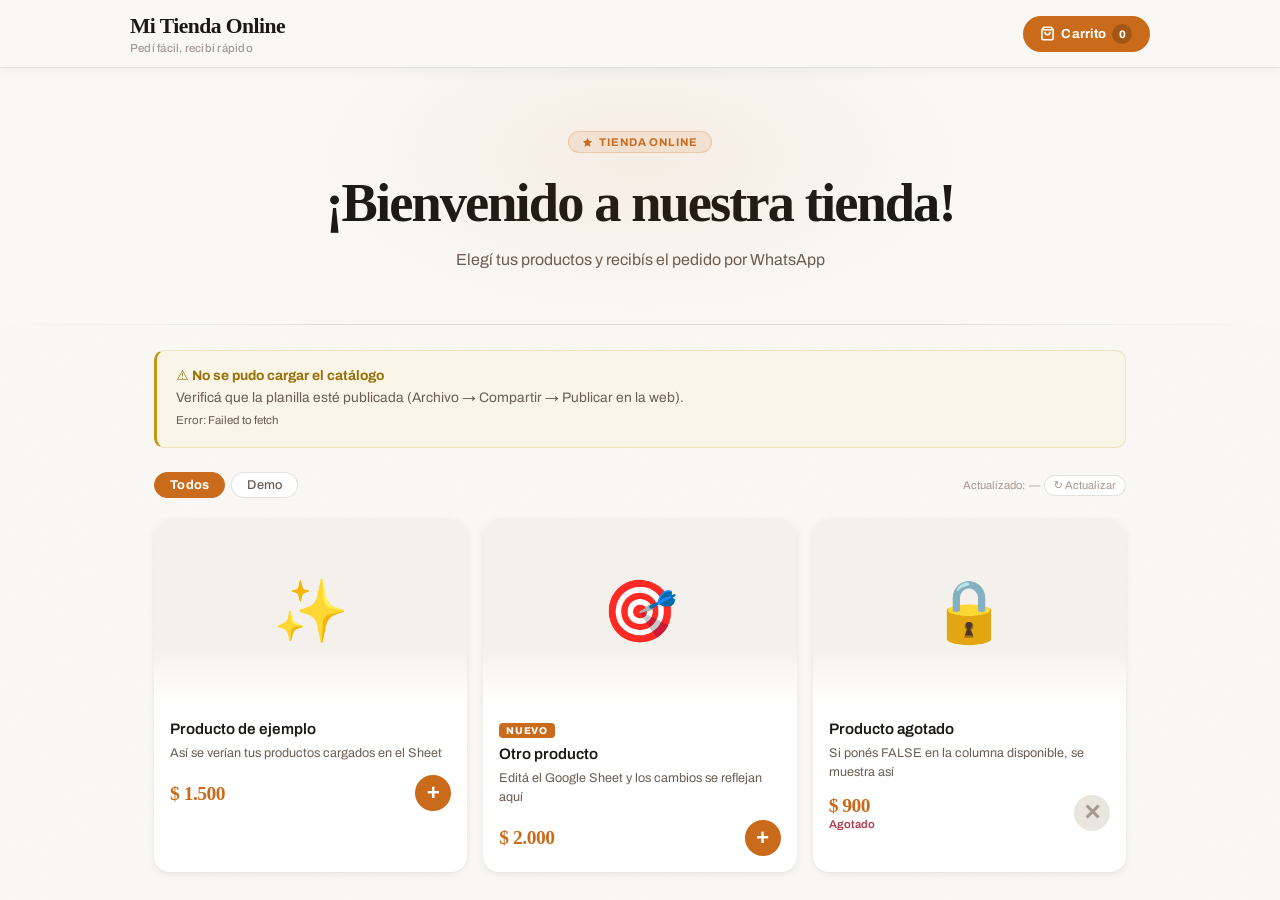
==== tienda-whatsapp-sheets.html @ 1beda1e7 "Initial commit" ====
<!DOCTYPE html>
<html lang="es">
<head>
<meta charset="UTF-8">
<meta name="viewport" content="width=device-width, initial-scale=1.0">
<title>Mi Tienda Online</title>
<link rel="preconnect" href="https://fonts.googleapis.com">
<link rel="preconnect" href="https://fonts.gstatic.com" crossorigin>
<link href="https://fonts.googleapis.com/css2?family=Fraunces:opsz,wght@9..144,400;9..144,600;9..144,700;9..144,900&family=Archivo:wght@400;500;600;700&display=swap" rel="stylesheet">
<link rel="stylesheet" href="styles.css">
</head>
<body>

<!-- ===== HEADER ===== -->
<header>
  <div class="header-inner">
    <div>
      <div class="store-name" id="storeName">Mi Tienda</div>
      <div class="store-tagline" id="storeTagline">Pedí fácil, recibí rápido</div>
    </div>
    <button class="cart-btn" onclick="openCart()">
      <svg width="15" height="15" viewBox="0 0 24 24" fill="none" stroke="currentColor" stroke-width="2.5" stroke-linecap="round" stroke-linejoin="round">
        <path d="M6 2L3 6v14a2 2 0 002 2h14a2 2 0 002-2V6l-3-4z"/><line x1="3" y1="6" x2="21" y2="6"/><path d="M16 10a4 4 0 01-8 0"/>
      </svg>
      Carrito
      <span class="cart-count" id="cartCount">0</span>
    </button>
  </div>
</header>

<!-- ===== HERO ===== -->
<div class="hero">
  <div class="hero-eyebrow">
    <svg width="11" height="11" viewBox="0 0 24 24" fill="currentColor"><path d="M12 2l3.09 6.26L22 9.27l-5 4.87 1.18 6.88L12 17.77l-6.18 3.25L7 14.14 2 9.27l6.91-1.01L12 2z"/></svg>
    Tienda Online
  </div>
  <h1 id="heroTitle">¡Bienvenido!</h1>
  <p id="heroSubtitle">Elegí tus productos y recibís el pedido por WhatsApp</p>
</div>

<!-- ===== MAIN ===== -->
<main>
  <div id="errorBanner" style="display:none"></div>
  <div id="loadingState" class="loading-state">
    <div class="spinner"></div>
    <p>Cargando productos...</p>
  </div>
  <div id="storeContent" style="display:none">
    <div class="controls-bar">
      <div class="categories" id="categoriesBar"></div>
      <div class="last-updated">
        Actualizado: <span id="lastUpdated">—</span>
        <button class="refresh-btn" onclick="loadProducts()">↻ Actualizar</button>
      </div>
    </div>
    <div class="products-grid" id="productsGrid"></div>
  </div>
</main>

<!-- ===== CART MODAL ===== -->
<div class="modal-overlay" id="cartModal" onclick="handleOverlayClick(event)">
  <div class="modal">
    <div class="modal-drag-handle"></div>
    <div class="modal-header">
      <span class="modal-title">Tu pedido</span>
      <button class="close-btn" onclick="closeCart()">✕</button>
    </div>

    <div id="cartItems"></div>

    <div class="checkout-form" id="checkoutForm" style="display:none">
      <div class="form-section-label">Datos de contacto</div>
      <div class="form-row">
        <div class="form-group">
          <label>Tu nombre *</label>
          <input type="text" id="clientName" placeholder="Ej: María García">
        </div>
        <div class="form-group">
          <label>Teléfono</label>
          <input type="text" id="clientPhone" placeholder="351 123-4567">
        </div>
      </div>

      <div class="form-section-label" style="margin-top:0.6rem">Entrega y pago</div>
      <div class="form-row">
        <div class="form-group">
          <label>Forma de entrega *</label>
          <select id="deliveryMethod">
            <option value="retiro">Retiro en local</option>
            <option value="envio">Envío a domicilio</option>
          </select>
        </div>
        <div class="form-group">
          <label>Forma de pago *</label>
          <select id="paymentMethod">
            <option value="efectivo">Efectivo</option>
            <option value="transferencia">Transferencia / MP</option>
            <option value="tarjeta">Tarjeta</option>
          </select>
        </div>
      </div>

      <div class="form-group" id="addressGroup" style="display:none">
        <label>Dirección de envío</label>
        <input type="text" id="clientAddress" placeholder="Calle, número, piso">
      </div>

      <div class="form-group">
        <label>Notas adicionales</label>
        <textarea id="notes" placeholder="Aclaraciones, horarios, referencias, etc."></textarea>
      </div>

      <button class="whatsapp-btn" onclick="sendToWhatsApp()">
        <svg width="17" height="17" viewBox="0 0 24 24" fill="currentColor">
          <path d="M17.472 14.382c-.297-.149-1.758-.867-2.03-.967-.273-.099-.471-.148-.67.15-.197.297-.767.966-.94 1.164-.173.199-.347.223-.644.075-.297-.15-1.255-.463-2.39-1.475-.883-.788-1.48-1.761-1.653-2.059-.173-.297-.018-.458.13-.606.134-.133.298-.347.446-.52.149-.174.198-.298.298-.497.099-.198.05-.371-.025-.52-.075-.149-.669-1.612-.916-2.207-.242-.579-.487-.5-.669-.51-.173-.008-.371-.01-.57-.01-.198 0-.52.074-.792.372-.272.297-1.04 1.016-1.04 2.479 0 1.462 1.065 2.875 1.213 3.074.149.198 2.096 3.2 5.077 4.487.709.306 1.262.489 1.694.625.712.227 1.36.195 1.871.118.571-.085 1.758-.719 2.006-1.413.248-.694.248-1.289.173-1.413-.074-.124-.272-.198-.57-.347m-5.421 7.403h-.004a9.87 9.87 0 01-5.031-1.378l-.361-.214-3.741.982.998-3.648-.235-.374a9.86 9.86 0 01-1.51-5.26c.001-5.45 4.436-9.884 9.888-9.884 2.64 0 5.122 1.03 6.988 2.898a9.825 9.825 0 012.893 6.994c-.003 5.45-4.437 9.884-9.885 9.884m8.413-18.297A11.815 11.815 0 0012.05 0C5.495 0 .16 5.335.157 11.892c0 2.096.547 4.142 1.588 5.945L.057 24l6.305-1.654a11.882 11.882 0 005.683 1.448h.005c6.554 0 11.89-5.335 11.893-11.893a11.821 11.821 0 00-3.48-8.413z"/>
        </svg>
        Enviar pedido por WhatsApp
      </button>
    </div>
  </div>
</div>

<div class="toast" id="toast"></div>

<script src="index.js"></script>

<!-- ===== INSTRUCCIONES =====
<div id="instrucciones" class="instructions-wrap">
  <div class="instructions-card">
    <h2>
      <svg width="16" height="16" viewBox="0 0 24 24" fill="none" stroke="currentColor" stroke-width="2" stroke-linecap="round" stroke-linejoin="round"><path d="M14 2H6a2 2 0 00-2 2v16a2 2 0 002 2h12a2 2 0 002-2V8z"/><polyline points="14 2 14 8 20 8"/><line x1="16" y1="13" x2="8" y2="13"/><line x1="16" y1="17" x2="8" y2="17"/><polyline points="10 9 9 9 8 9"/></svg>
      Cómo conectar tu Google Sheet — 4 pasos
    </h2>
    <ol>
      <li>
        <strong>Creá una nueva planilla</strong> en
        <a href="https://sheets.google.com" target="_blank">sheets.google.com</a>
        y nombrá la primera hoja <code class="code-tag">Productos</code>
      </li>
      <li>
        <strong>Agregá estos encabezados exactos en la fila 1</strong> (una columna cada uno):
        <code class="code-block">nombre &nbsp;|&nbsp; descripcion &nbsp;|&nbsp; precio &nbsp;|&nbsp; categoria &nbsp;|&nbsp; emoji &nbsp;|&nbsp; imagen &nbsp;|&nbsp; badge &nbsp;|&nbsp; disponible</code>
      </li>
      <li>
        <strong>Completá los productos</strong> desde la fila 2 en adelante.<br>
        <span style="color:var(--text-3);font-size:0.82rem">
          • <em>imagen</em>: URL de una foto (o dejalo vacío y usá emoji)<br>
          • <em>badge</em>: texto opcional tipo "Nuevo" o "Oferta"<br>
          • <em>disponible</em>: escribí <code class="code-tag">TRUE</code> o <code class="code-tag">FALSE</code> (vacío = disponible)
        </span>
      </li>
      <li>
        <strong>Publicá la planilla:</strong>
        Archivo → Compartir → Publicar en la web → elegí "Hoja completa" → CSV → Publicar
      </li>
      <li>
        <strong>Copiá el ID de tu planilla</strong> desde la URL del navegador:
        <code class="code-block">https://docs.google.com/spreadsheets/d/<span class="highlight">ESTE_ES_EL_ID</span>/edit</code>
        <span style="color:var(--text-3);font-size:0.82rem">Pegalo en el campo <code class="code-tag">sheetId</code> del código (al inicio del &lt;script&gt;)</span>
      </li>
    </ol>
    <div class="instructions-footer">
      <svg width="14" height="14" viewBox="0 0 24 24" fill="none" stroke="currentColor" stroke-width="2" stroke-linecap="round" stroke-linejoin="round"><path d="M22 11.08V12a10 10 0 11-5.93-9.14"/><polyline points="22 4 12 14.01 9 11.01"/></svg>
      Cada vez que edites la planilla, los cambios se ven en la tienda al instante (o presionando "↻ Actualizar").
    </div>
  </div>
</div> -->

</body>
</html>
---- styles.css ----
/* ===== DESIGN TOKENS ===== */
:root {
  --bg:          #FAF8F5;
  --surface:     #FFFFFF;
  --surface-2:   #F4F1EC;
  --surface-3:   #EAE6DF;
  --accent:      #C96B1A;
  --accent-dim:  rgba(201,107,26,0.10);
  --accent-glow: rgba(201,107,26,0.22);
  --green:       #25D366;
  --green-dark:  #128C7E;
  --text:        #1C1814;
  --text-2:      #6B5D52;
  --text-3:      #A8998F;
  --border:      rgba(28,24,20,0.08);
  --border-2:    rgba(28,24,20,0.13);
  --radius:      16px;
  --radius-sm:   10px;
  --radius-pill: 50px;
  --shadow-card:       0 2px 8px rgba(0,0,0,0.07), 0 1px 2px rgba(0,0,0,0.04);
  --shadow-card-hover: 0 12px 36px rgba(0,0,0,0.11), 0 4px 10px rgba(0,0,0,0.05), 0 0 0 1px rgba(201,107,26,0.10);
  --ease: cubic-bezier(0.16, 1, 0.3, 1);
  --t: 0.22s;
  --font-display: 'Sans Serif', Georgia, serif;
  --font-body:    'Archivo', system-ui, sans-serif;
}

*, *::before, *::after { box-sizing: border-box; margin: 0; padding: 0; }

html { scroll-behavior: smooth; }

body {
  font-family: var(--font-body);
  background-color: var(--bg);
  color: var(--text);
  min-height: 100vh;
  -webkit-font-smoothing: antialiased;
}

/* Grain overlay */
body::before {
  content: '';
  position: fixed;
  inset: 0;
  z-index: 0;
  pointer-events: none;
  opacity: 0.022;
  background-image: url("data:image/svg+xml,%3Csvg xmlns='http://www.w3.org/2000/svg' width='300' height='300'%3E%3Cfilter id='n'%3E%3CfeTurbulence type='fractalNoise' baseFrequency='0.75' numOctaves='4' stitchTiles='stitch'/%3E%3C/filter%3E%3Crect width='300' height='300' filter='url(%23n)'/%3E%3C/svg%3E");
  background-repeat: repeat;
}

/* Every child stacks above grain */
header, .hero, main, .modal-overlay, .toast, .instructions-wrap { position: relative; z-index: 1; }

::-webkit-scrollbar { width: 5px; }
::-webkit-scrollbar-track { background: var(--bg); }
::-webkit-scrollbar-thumb { background: var(--surface-3); border-radius: 3px; }

/* ===== HEADER ===== */
header {
  background: rgba(250,248,245,0.90);
  backdrop-filter: blur(16px);
  -webkit-backdrop-filter: blur(16px);
  border-bottom: none;
  box-shadow: 0 1px 0 var(--border), 0 2px 16px rgba(0,0,0,0.05);
  padding: 0.85rem 1.5rem;
  position: sticky;
  top: 0;
  z-index: 100;
}

.header-inner {
  max-width: 1020px;
  margin: 0 auto;
  display: flex;
  align-items: center;
  justify-content: space-between;
  gap: 1rem;
}

.store-name {
  font-family: var(--font-display);
  font-size: 1.35rem;
  font-weight: 700;
  color: var(--text);
  letter-spacing: -0.025em;
  line-height: 1.2;
}

.store-tagline {
  font-size: 0.72rem;
  color: var(--text-3);
  margin-top: 2px;
  font-weight: 500;
  letter-spacing: 0.02em;
}

.cart-btn {
  background: var(--accent);
  border: none;
  color: #FFFFFF;
  border-radius: var(--radius-pill);
  padding: 0.5rem 1.1rem;
  font-size: 0.82rem;
  font-weight: 700;
  font-family: var(--font-body);
  cursor: pointer;
  display: flex;
  align-items: center;
  gap: 6px;
  flex-shrink: 0;
  transition: transform var(--t) var(--ease), box-shadow var(--t) var(--ease), background var(--t);
  letter-spacing: 0.01em;
}

.cart-btn:hover {
  background: #B05C14;
  transform: translateY(-1px);
  box-shadow: 0 6px 20px var(--accent-glow);
}

.cart-btn:active { transform: translateY(0); box-shadow: none; }

.cart-btn svg { flex-shrink: 0; }

.cart-count {
  background: rgba(0,0,0,0.18);
  color: #FFFFFF;
  border-radius: 50%;
  width: 20px;
  height: 20px;
  display: inline-flex;
  align-items: center;
  justify-content: center;
  font-size: 0.68rem;
  font-weight: 800;
  transition: transform var(--t) var(--ease);
}

.cart-count.bump {
  animation: bump 0.35s var(--ease);
}

@keyframes bump {
  0%  { transform: scale(1); }
  50% { transform: scale(1.5); }
  100%{ transform: scale(1); }
}

/* ===== HERO ===== */
.hero {
  position: relative;
  overflow: hidden;
  padding: 4rem 1.5rem 3.2rem;
  text-align: center;
  background: var(--bg);
}

/* Amber radial glow — subtle on light */
.hero::before {
  content: '';
  position: absolute;
  top: -80px;
  left: 50%;
  transform: translateX(-50%);
  width: 700px;
  height: 340px;
  background: radial-gradient(ellipse at center, rgba(201,107,26,0.08) 0%, rgba(201,107,26,0.03) 45%, transparent 68%);
  pointer-events: none;
}

/* Subtle bottom separator */
.hero::after {
  content: '';
  position: absolute;
  bottom: 0;
  left: 0;
  right: 0;
  height: 1px;
  background: linear-gradient(90deg, transparent 0%, var(--border-2) 30%, var(--border-2) 70%, transparent 100%);
}

.hero-eyebrow {
  display: inline-flex;
  align-items: center;
  gap: 6px;
  background: var(--accent-dim);
  border: 1px solid rgba(201,107,26,0.22);
  border-radius: var(--radius-pill);
  padding: 4px 13px;
  font-size: 0.7rem;
  font-weight: 700;
  color: var(--accent);
  margin-bottom: 1.3rem;
  letter-spacing: 0.08em;
  text-transform: uppercase;
}

.hero h1 {
  font-family: var(--font-display);
  font-size: clamp(2rem, 6vw, 3.4rem);
  font-weight: 900;
  color: var(--text);
  line-height: 1.08;
  letter-spacing: -0.035em;
  margin-bottom: 0.9rem;
}

.hero p {
  color: var(--text-2);
  font-size: 1rem;
  max-width: 380px;
  margin: 0 auto;
  line-height: 1.65;
  font-weight: 400;
}

/* ===== MAIN ===== */
main {
  max-width: 1020px;
  margin: 0 auto;
  padding: 1.6rem 1.5rem;
}

/* ===== LOADING ===== */
.loading-state {
  text-align: center;
  padding: 5rem 1rem;
  color: var(--text-2);
  font-size: 0.9rem;
}

.spinner {
  width: 34px;
  height: 34px;
  border: 2px solid var(--border-2);
  border-top-color: var(--accent);
  border-radius: 50%;
  animation: spin 0.7s linear infinite;
  margin: 0 auto 1rem;
}

@keyframes spin { to { transform: rotate(360deg); } }

/* ===== ERROR ===== */
.error-state {
  background: rgba(255,210,50,0.06);
  border: 1px solid rgba(200,160,20,0.22);
  border-left: 3px solid #C8960E;
  border-radius: var(--radius-sm);
  padding: 1rem 1.2rem;
  margin-bottom: 1.5rem;
  font-size: 0.86rem;
}

.error-state strong { color: #9A7008; display: block; margin-bottom: 4px; }
.error-state p { color: var(--text-2); line-height: 1.6; }
.error-state a { color: var(--accent); }
.error-state code { background: var(--surface-2); padding: 1px 5px; border-radius: 3px; font-size: 0.9em; }

/* ===== CONTROLS BAR ===== */
.controls-bar {
  display: flex;
  align-items: center;
  justify-content: space-between;
  flex-wrap: wrap;
  gap: 10px;
  margin-bottom: 1.3rem;
}

/* ===== CATEGORIES ===== */
.categories {
  display: flex;
  gap: 6px;
  flex-wrap: wrap;
  flex: 1;
}

.cat-btn {
  border: 1px solid var(--border-2);
  background: var(--surface);
  border-radius: var(--radius-pill);
  padding: 5px 15px;
  font-size: 0.8rem;
  font-weight: 500;
  font-family: var(--font-body);
  cursor: pointer;
  color: var(--text-2);
  transition: border-color var(--t), color var(--t), background var(--t), box-shadow var(--t);
  letter-spacing: 0.02em;
}

.cat-btn:hover:not(.active) {
  border-color: rgba(201,107,26,0.38);
  color: var(--accent);
  background: var(--accent-dim);
}

.cat-btn.active {
  border-color: var(--accent);
  background: var(--accent);
  color: #FFFFFF;
  font-weight: 700;
}

/* ===== LAST UPDATED ===== */
.last-updated {
  font-size: 0.7rem;
  color: var(--text-3);
  white-space: nowrap;
  display: flex;
  align-items: center;
  gap: 4px;
}

.refresh-btn {
  background: var(--surface);
  border: 1px solid var(--border-2);
  border-radius: 20px;
  padding: 3px 9px;
  font-size: 0.7rem;
  font-family: var(--font-body);
  cursor: pointer;
  color: var(--text-3);
  transition: border-color var(--t), color var(--t), background var(--t);
}

.refresh-btn:hover {
  border-color: rgba(201,107,26,0.35);
  color: var(--accent);
  background: var(--accent-dim);
}

/* ===== PRODUCT GRID ===== */
.products-grid {
  display: grid;
  grid-template-columns: repeat(auto-fill, minmax(240px, 1fr));
  gap: 1rem;
}

.product-card {
  background: var(--surface);
  border-radius: var(--radius);
  box-shadow: var(--shadow-card);
  overflow: hidden;
  transition: transform var(--t) var(--ease), box-shadow var(--t) var(--ease);
  animation: cardIn 0.45s var(--ease) both;
}

@keyframes cardIn {
  from { opacity: 0; transform: translateY(14px); }
  to   { opacity: 1; transform: translateY(0); }
}

.product-card:hover {
  transform: translateY(-5px);
  box-shadow: var(--shadow-card-hover);
}

.product-img-wrap {
  width: 100%;
  height: 185px;
  overflow: hidden;
  background: var(--surface-2);
  position: relative;
}

.product-img-wrap img {
  width: 100%;
  height: 100%;
  object-fit: cover;
  display: block;
  transition: transform 0.55s var(--ease);
}

.product-card:hover .product-img-wrap img { transform: scale(1.06); }

/* Gradient overlay on images */
.product-img-wrap::after {
  content: '';
  position: absolute;
  inset: 0;
  background: linear-gradient(to top, rgba(0,0,0,0.32) 0%, transparent 55%);
  pointer-events: none;
}

.product-emoji {
  width: 100%;
  height: 185px;
  display: flex;
  align-items: center;
  justify-content: center;
  font-size: 3.8rem;
  background: var(--surface-2);
  position: relative;
}

/* Blend gradient on emoji cells */
.product-emoji::after {
  content: '';
  position: absolute;
  bottom: 0;
  left: 0;
  right: 0;
  height: 56px;
  background: linear-gradient(to top, var(--surface), transparent);
  pointer-events: none;
}

.product-info { padding: 1rem; }

.product-badge {
  display: inline-block;
  background: var(--accent);
  color: #FFFFFF;
  font-size: 0.62rem;
  font-weight: 800;
  border-radius: 4px;
  padding: 2px 7px;
  margin-bottom: 7px;
  letter-spacing: 0.07em;
  text-transform: uppercase;
}

.product-name {
  font-weight: 600;
  font-size: 0.95rem;
  color: var(--text);
  margin-bottom: 4px;
  line-height: 1.3;
}

.product-desc {
  font-size: 0.79rem;
  color: var(--text-2);
  margin-bottom: 12px;
  line-height: 1.55;
}

.product-footer {
  display: flex;
  align-items: center;
  justify-content: space-between;
  gap: 8px;
}

.product-price {
  font-family: var(--font-display);
  font-size: 1.22rem;
  font-weight: 700;
  color: var(--accent);
  letter-spacing: -0.025em;
  line-height: 1;
}

.stock-label {
  font-size: 0.7rem;
  color: #B03A4A;
  font-weight: 600;
  display: block;
  margin-top: 3px;
}

.add-btn {
  background: var(--accent);
  color: #FFFFFF;
  border: none;
  border-radius: 50%;
  width: 36px;
  height: 36px;
  font-size: 1.4rem;
  font-weight: 700;
  cursor: pointer;
  display: flex;
  align-items: center;
  justify-content: center;
  flex-shrink: 0;
  transition: transform var(--t) var(--ease), box-shadow var(--t) var(--ease), background var(--t);
  line-height: 1;
}

.add-btn:hover {
  background: #B05C14;
  transform: scale(1.12);
  box-shadow: 0 4px 14px var(--accent-glow);
}

.add-btn:active { transform: scale(0.94); box-shadow: none; }

.out-of-stock { opacity: 0.38; pointer-events: none; }
.out-of-stock .add-btn { background: var(--surface-3); color: var(--text-3); }

/* ===== CONSULTAR BTN ===== */
.consultar-btn {
  background: transparent;
  color: var(--accent);
  border: 1.5px solid var(--accent);
  border-radius: var(--radius-pill);
  padding: 5px 13px;
  font-size: 0.75rem;
  font-weight: 700;
  font-family: var(--font-body);
  cursor: pointer;
  letter-spacing: 0.03em;
  transition: background var(--t), color var(--t), box-shadow var(--t) var(--ease);
  flex-shrink: 0;
  white-space: nowrap;
}

.consultar-btn:hover {
  background: var(--accent);
  color: #FFFFFF;
  box-shadow: 0 4px 14px var(--accent-glow);
}

.consultar-btn:active { opacity: 0.8; }

.product-price-consultar {
  font-size: 0.75rem;
  font-weight: 600;
  color: var(--text-3);
  font-style: italic;
  letter-spacing: 0.01em;
}

/* ===== QTY CONTROL ===== */
.qty-control {
  display: flex;
  align-items: center;
  gap: 6px;
  background: var(--surface-2);
  border: 1px solid var(--border-2);
  border-radius: var(--radius-pill);
  padding: 3px 5px;
}

.qty-btn {
  background: none;
  border: none;
  border-radius: 50%;
  width: 26px;
  height: 26px;
  cursor: pointer;
  font-size: 0.95rem;
  display: flex;
  align-items: center;
  justify-content: center;
  color: var(--text);
  font-family: var(--font-body);
  transition: background var(--t);
}

.qty-btn:hover { background: var(--surface-3); }

.qty-num {
  font-weight: 700;
  min-width: 18px;
  text-align: center;
  font-size: 0.83rem;
  color: var(--accent);
}

/* ===== MODAL ===== */
.modal-overlay {
  display: none;
  position: fixed;
  inset: 0;
  background: rgba(0,0,0,0.40);
  backdrop-filter: blur(5px);
  -webkit-backdrop-filter: blur(5px);
  z-index: 200;
  align-items: flex-end;
  justify-content: center;
}

.modal-overlay.open { display: flex; }

.modal {
  background: var(--surface);
  border: 1px solid var(--border);
  border-bottom: none;
  border-radius: 22px 22px 0 0;
  width: 100%;
  max-width: 540px;
  max-height: 92vh;
  overflow-y: auto;
  padding: 0 1.5rem 2rem;
  animation: slideUp 0.38s var(--ease);
  box-shadow: 0 -8px 40px rgba(0,0,0,0.10), 0 -2px 8px rgba(0,0,0,0.05);
}

@keyframes slideUp {
  from { transform: translateY(48px); opacity: 0; }
  to   { transform: translateY(0); opacity: 1; }
}

.modal-drag-handle {
  width: 38px;
  height: 4px;
  background: var(--surface-3);
  border-radius: 2px;
  margin: 14px auto 16px;
}

.modal-header {
  display: flex;
  justify-content: space-between;
  align-items: center;
  margin-bottom: 1.2rem;
  padding-top: 0;
}

.modal-title {
  font-family: var(--font-display);
  font-size: 1.3rem;
  font-weight: 700;
  letter-spacing: -0.025em;
  color: var(--text);
}

.close-btn {
  background: var(--surface-2);
  border: 1px solid var(--border);
  border-radius: 50%;
  width: 32px;
  height: 32px;
  cursor: pointer;
  font-size: 0.85rem;
  color: var(--text-2);
  display: flex;
  align-items: center;
  justify-content: center;
  transition: background var(--t), color var(--t);
  font-family: var(--font-body);
}

.close-btn:hover { background: var(--surface-3); color: var(--text); }

.cart-item {
  display: flex;
  justify-content: space-between;
  align-items: center;
  padding: 11px 0;
  border-bottom: 1px solid var(--border);
  gap: 10px;
}

.cart-item-info { flex: 1; min-width: 0; }

.cart-item-name {
  font-weight: 600;
  font-size: 0.88rem;
  color: var(--text);
  white-space: nowrap;
  overflow: hidden;
  text-overflow: ellipsis;
}

.cart-item-price {
  font-size: 0.8rem;
  color: var(--accent);
  font-weight: 600;
  margin-top: 2px;
}

.cart-item-actions {
  display: flex;
  align-items: center;
  gap: 6px;
  flex-shrink: 0;
}

.remove-item {
  background: none;
  border: none;
  color: rgba(176,58,74,0.45);
  cursor: pointer;
  font-size: 0.95rem;
  padding: 4px;
  border-radius: 5px;
  transition: color var(--t);
  display: flex;
  align-items: center;
}

.remove-item:hover { color: #B03A4A; }

.cart-total {
  margin-top: 1rem;
  padding: 1rem 1.1rem;
  background: var(--surface-2);
  border-radius: var(--radius-sm);
  border: 1px solid var(--border);
  display: flex;
  justify-content: space-between;
  align-items: center;
}

.cart-total-label {
  font-size: 0.82rem;
  color: var(--text-2);
  font-weight: 500;
  text-transform: uppercase;
  letter-spacing: 0.06em;
}

.cart-total-value {
  font-family: var(--font-display);
  font-size: 1.45rem;
  font-weight: 700;
  color: var(--accent);
  letter-spacing: -0.03em;
}

/* ===== CHECKOUT FORM ===== */
.checkout-form {
  margin-top: 1.3rem;
  padding-top: 1.3rem;
  border-top: 1px solid var(--border);
}

.form-section-label {
  font-size: 0.68rem;
  font-weight: 700;
  color: var(--text-3);
  text-transform: uppercase;
  letter-spacing: 0.1em;
  margin-bottom: 0.9rem;
  margin-top: 0.2rem;
}

.form-group { margin-bottom: 0.85rem; }

label {
  font-size: 0.78rem;
  font-weight: 600;
  color: var(--text-2);
  display: block;
  margin-bottom: 5px;
  font-family: var(--font-body);
  letter-spacing: 0.01em;
}

input, select, textarea {
  width: 100%;
  padding: 9px 12px;
  background: var(--surface);
  border: 1px solid var(--border-2);
  border-radius: var(--radius-sm);
  font-size: 0.88rem;
  font-family: var(--font-body);
  color: var(--text);
  transition: border-color var(--t), box-shadow var(--t), background var(--t);
  appearance: none;
  -webkit-appearance: none;
}

input::placeholder, textarea::placeholder { color: var(--text-3); }

input:focus, select:focus, textarea:focus {
  outline: none;
  border-color: rgba(201,107,26,0.5);
  background: var(--surface);
  box-shadow: 0 0 0 3px rgba(201,107,26,0.09);
}

select { background-image: url("data:image/svg+xml,%3Csvg xmlns='http://www.w3.org/2000/svg' width='12' height='12' viewBox='0 0 24 24' fill='none' stroke='%23A8998F' stroke-width='2.5' stroke-linecap='round' stroke-linejoin='round'%3E%3Cpolyline points='6 9 12 15 18 9'%3E%3C/polyline%3E%3C/svg%3E"); background-repeat: no-repeat; background-position: right 12px center; padding-right: 32px; }

select option { background: var(--surface); color: var(--text); }

textarea { resize: vertical; min-height: 68px; line-height: 1.5; }

.form-row { display: grid; grid-template-columns: 1fr 1fr; gap: 0.8rem; }

/* ===== WHATSAPP BTN ===== */
.whatsapp-btn {
  background: var(--green);
  color: #fff;
  border: none;
  border-radius: var(--radius-sm);
  padding: 14px;
  font-size: 0.92rem;
  font-weight: 700;
  font-family: var(--font-body);
  width: 100%;
  cursor: pointer;
  margin-top: 1rem;
  display: flex;
  align-items: center;
  justify-content: center;
  gap: 8px;
  transition: background var(--t), transform var(--t) var(--ease), box-shadow var(--t);
  letter-spacing: 0.01em;
}

.whatsapp-btn:hover {
  background: #1dba55;
  transform: translateY(-1px);
  box-shadow: 0 8px 24px rgba(37,211,102,0.28);
}

.whatsapp-btn:active { transform: translateY(0); box-shadow: none; }

.empty-cart {
  text-align: center;
  color: var(--text-2);
  padding: 3rem 1rem;
  font-size: 0.9rem;
  line-height: 1.7;
}

.empty-cart-icon {
  font-size: 2.8rem;
  display: block;
  margin-bottom: 0.9rem;
  opacity: 0.35;
}

/* ===== TOAST ===== */
.toast {
  position: fixed;
  bottom: 24px;
  left: 50%;
  transform: translateX(-50%) translateY(6px);
  background: var(--text);
  color: var(--bg);
  border: none;
  border-left: 3px solid var(--accent);
  padding: 9px 18px;
  border-radius: var(--radius-sm);
  font-size: 0.82rem;
  font-weight: 500;
  opacity: 0;
  transition: opacity 0.22s ease, transform 0.22s ease;
  z-index: 999;
  pointer-events: none;
  white-space: nowrap;
  box-shadow: 0 8px 30px rgba(0,0,0,0.18);
}

.toast.show {
  opacity: 1;
  transform: translateX(-50%) translateY(0);
}

/* ===== INSTRUCTIONS ===== */
.instructions-wrap {
  max-width: 1020px;
  margin: 2rem auto 0;
  padding: 0 1.5rem 3.5rem;
}

.instructions-card {
  background: var(--surface);
  border: 1px solid var(--border);
  border-radius: var(--radius);
  padding: 1.6rem;
  box-shadow: var(--shadow-card);
}

.instructions-card h2 {
  font-family: var(--font-display);
  font-size: 1.05rem;
  font-weight: 700;
  margin-bottom: 1.1rem;
  color: var(--accent);
  letter-spacing: -0.015em;
  display: flex;
  align-items: center;
  gap: 7px;
}

.instructions-card ol {
  color: var(--text-2);
  font-size: 0.86rem;
  counter-reset: step-counter;
  list-style: none;
  padding-left: 0;
}

.instructions-card li {
  position: relative;
  padding: 0.55rem 0 0.55rem 2.2rem;
  border-bottom: 1px solid var(--border);
  line-height: 1.7;
  counter-increment: step-counter;
}

.instructions-card li:last-child { border-bottom: none; }

.instructions-card li::before {
  content: counter(step-counter);
  position: absolute;
  left: 0;
  top: 0.65rem;
  width: 20px;
  height: 20px;
  background: var(--accent-dim);
  border: 1px solid rgba(201,107,26,0.25);
  border-radius: 50%;
  font-size: 0.65rem;
  font-weight: 800;
  color: var(--accent);
  display: flex;
  align-items: center;
  justify-content: center;
}

.instructions-card strong { color: var(--text); }
.instructions-card a { color: var(--accent); text-decoration: none; }
.instructions-card a:hover { text-decoration: underline; }

.code-tag {
  background: var(--surface-2);
  border: 1px solid var(--border-2);
  color: var(--text);
  padding: 1px 6px;
  border-radius: 4px;
  font-family: 'Courier New', monospace;
  font-size: 0.84em;
}

.code-block {
  background: var(--surface-2);
  border: 1px solid var(--border-2);
  color: var(--text);
  padding: 7px 12px;
  border-radius: 6px;
  font-family: 'Courier New', monospace;
  font-size: 0.8rem;
  display: block;
  margin-top: 6px;
  line-height: 1.6;
  word-break: break-all;
}

.highlight {
  background: rgba(201,107,26,0.15);
  color: var(--accent);
  padding: 0 4px;
  border-radius: 3px;
}

.instructions-footer {
  margin-top: 1.1rem;
  font-size: 0.8rem;
  color: var(--text-3);
  display: flex;
  align-items: center;
  gap: 6px;
  padding-top: 1rem;
  border-top: 1px solid var(--border);
}

/* ===== RESPONSIVE ===== */
@media (max-width: 520px) {
  .products-grid { grid-template-columns: repeat(auto-fill, minmax(155px, 1fr)); }
  .product-img-wrap, .product-emoji { height: 145px; }
  .hero { padding: 2.8rem 1rem 2.2rem; }
  .form-row { grid-template-columns: 1fr; }
  .modal { padding: 0 1.2rem 2rem; }
}

@media (min-width: 640px) {
  .modal {
    border-radius: 22px;
    border: 1px solid var(--border);
    margin: auto;
    max-height: 87vh;
  }
  .modal-overlay { align-items: center; }
}
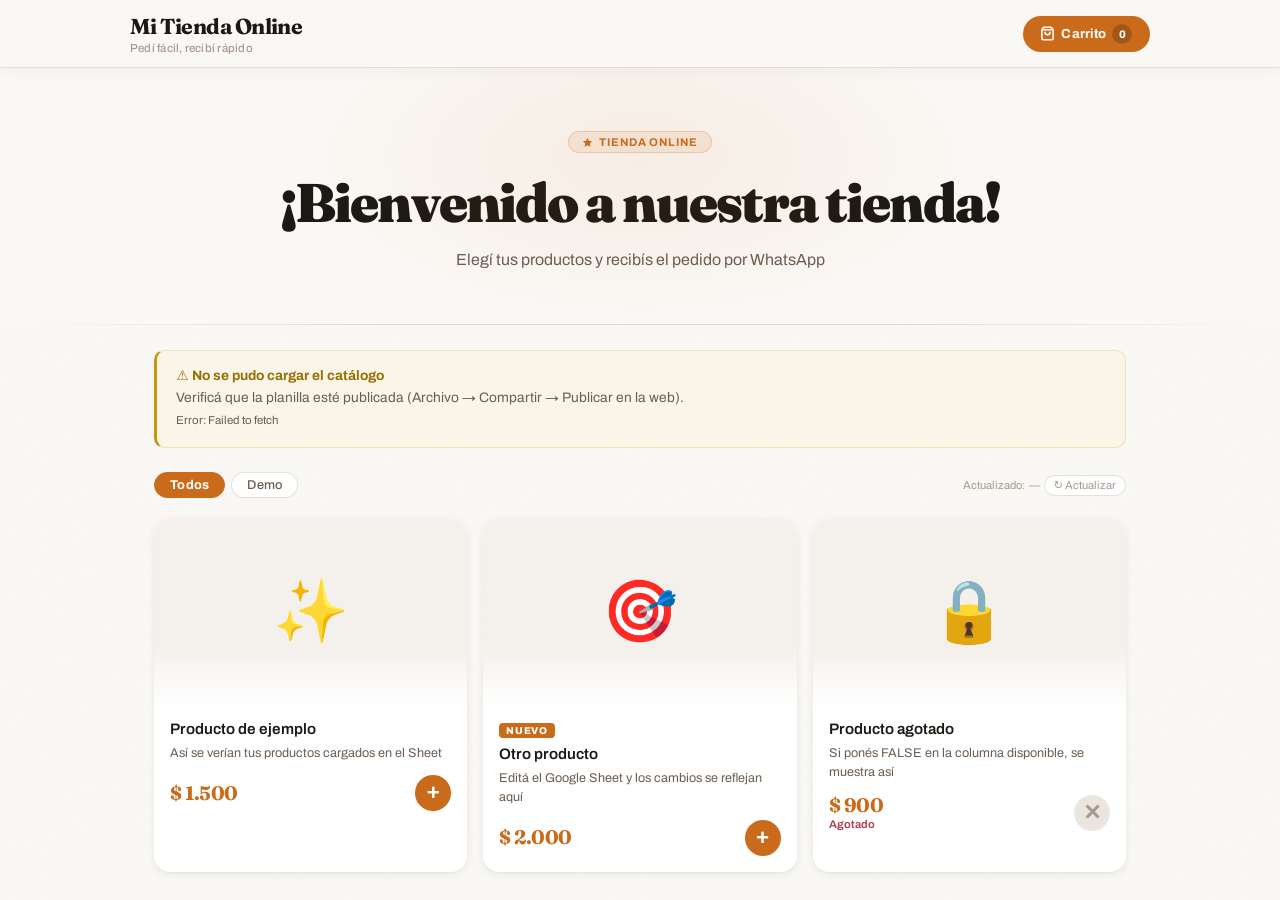
==== commit 48a4e132: "Update to formas de pago" ====
--- a/tienda-whatsapp-sheets.html
+++ b/tienda-whatsapp-sheets.html
@@ -94,8 +94,7 @@
           <label>Forma de pago *</label>
           <select id="paymentMethod">
             <option value="efectivo">Efectivo</option>
-            <option value="transferencia">Transferencia / MP</option>
-            <option value="tarjeta">Tarjeta</option>
+            <option value="transferencia">Transferencia</option>
           </select>
         </div>
       </div>
--- a/styles.css
+++ b/styles.css
@@ -21,7 +21,7 @@
   --shadow-card-hover: 0 12px 36px rgba(0,0,0,0.11), 0 4px 10px rgba(0,0,0,0.05), 0 0 0 1px rgba(201,107,26,0.10);
   --ease: cubic-bezier(0.16, 1, 0.3, 1);
   --t: 0.22s;
-  --font-display: 'Sans Serif', Georgia, serif;
+  --font-display: 'Fraunces', Georgia, serif;
   --font-body:    'Archivo', system-ui, sans-serif;
 }
 
@@ -345,6 +345,7 @@
   overflow: hidden;
   transition: transform var(--t) var(--ease), box-shadow var(--t) var(--ease);
   animation: cardIn 0.45s var(--ease) both;
+  cursor: pointer;
 }
 
 @keyframes cardIn {
